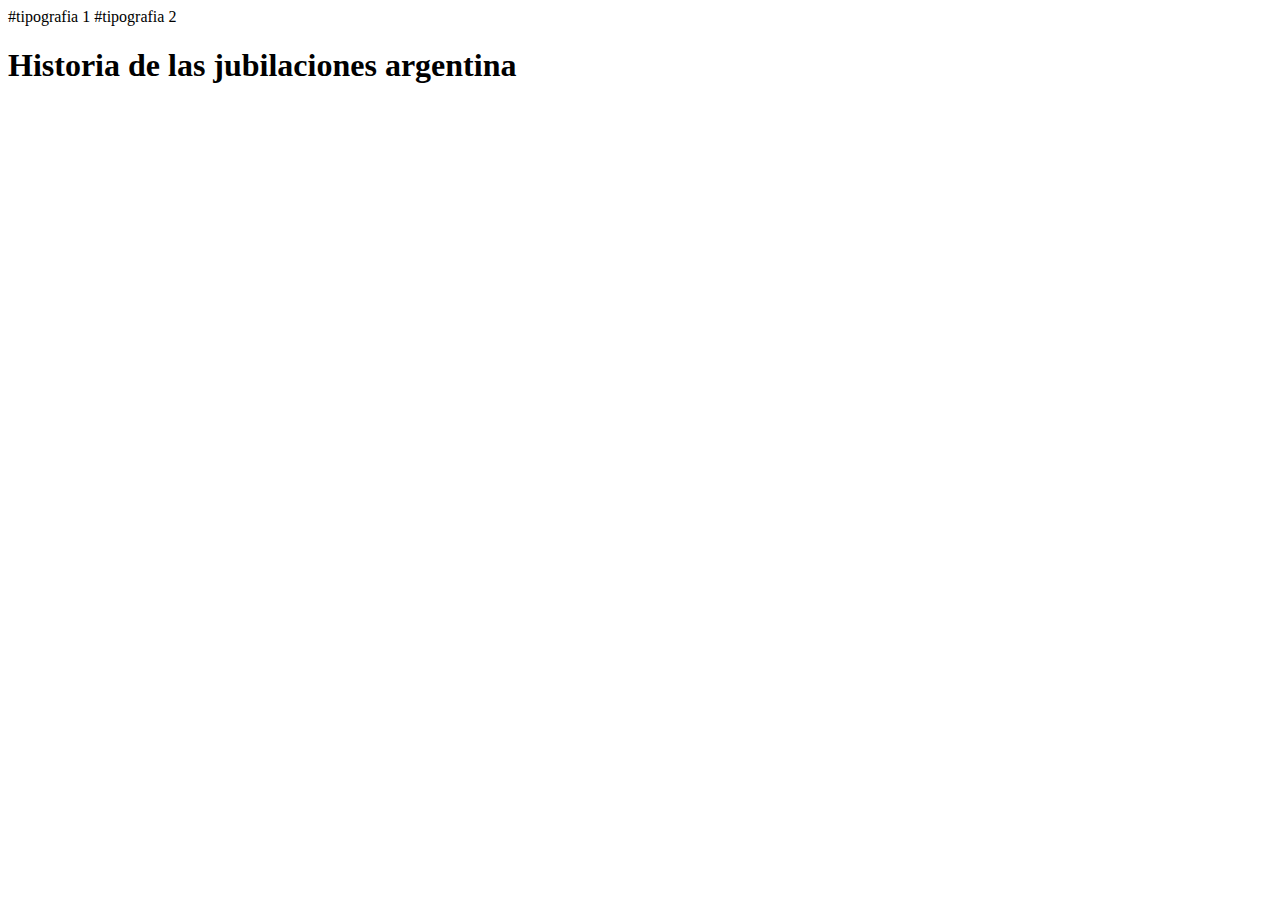
==== JubilacionesWeb/pags/historia.html @ 405265f4 "Está hecho el index y parte de las media queries" ====
<!DOCTYPE html>
<html lang="en">
<head>
    <meta charset="UTF-8">
    <meta name="viewport" content="width=device-width, initial-scale=1.0">
    <title>Historia de las jubilaciones argentina</title>
    <link rel="preconnect" href="https://fonts.googleapis.com">
    #tipografia 1
<link rel="preconnect" href="https://fonts.gstatic.com" crossorigin>
<link href="https://fonts.googleapis.com/css2?family=Newsreader:ital,opsz,wght@0,6..72,200..800;1,6..72,200..800&display=swap" rel="stylesheet">
<link rel="preconnect" href="https://fonts.googleapis.com">
    #tipografia 2
    <link rel="preconnect" href="https://fonts.googleapis.com">
    <link rel="preconnect" href="https://fonts.gstatic.com" crossorigin>
    <link href="https://fonts.googleapis.com/css2?family=PT+Serif+Caption:ital@0;1&display=swap" rel="stylesheet">
    <link rel="stylesheet" href="styles.css">
</head>
<body class = "Historia">
    <H1>Historia de las jubilaciones argentina</H1>






    <script src="./script.js"></script>
</body>
</html>
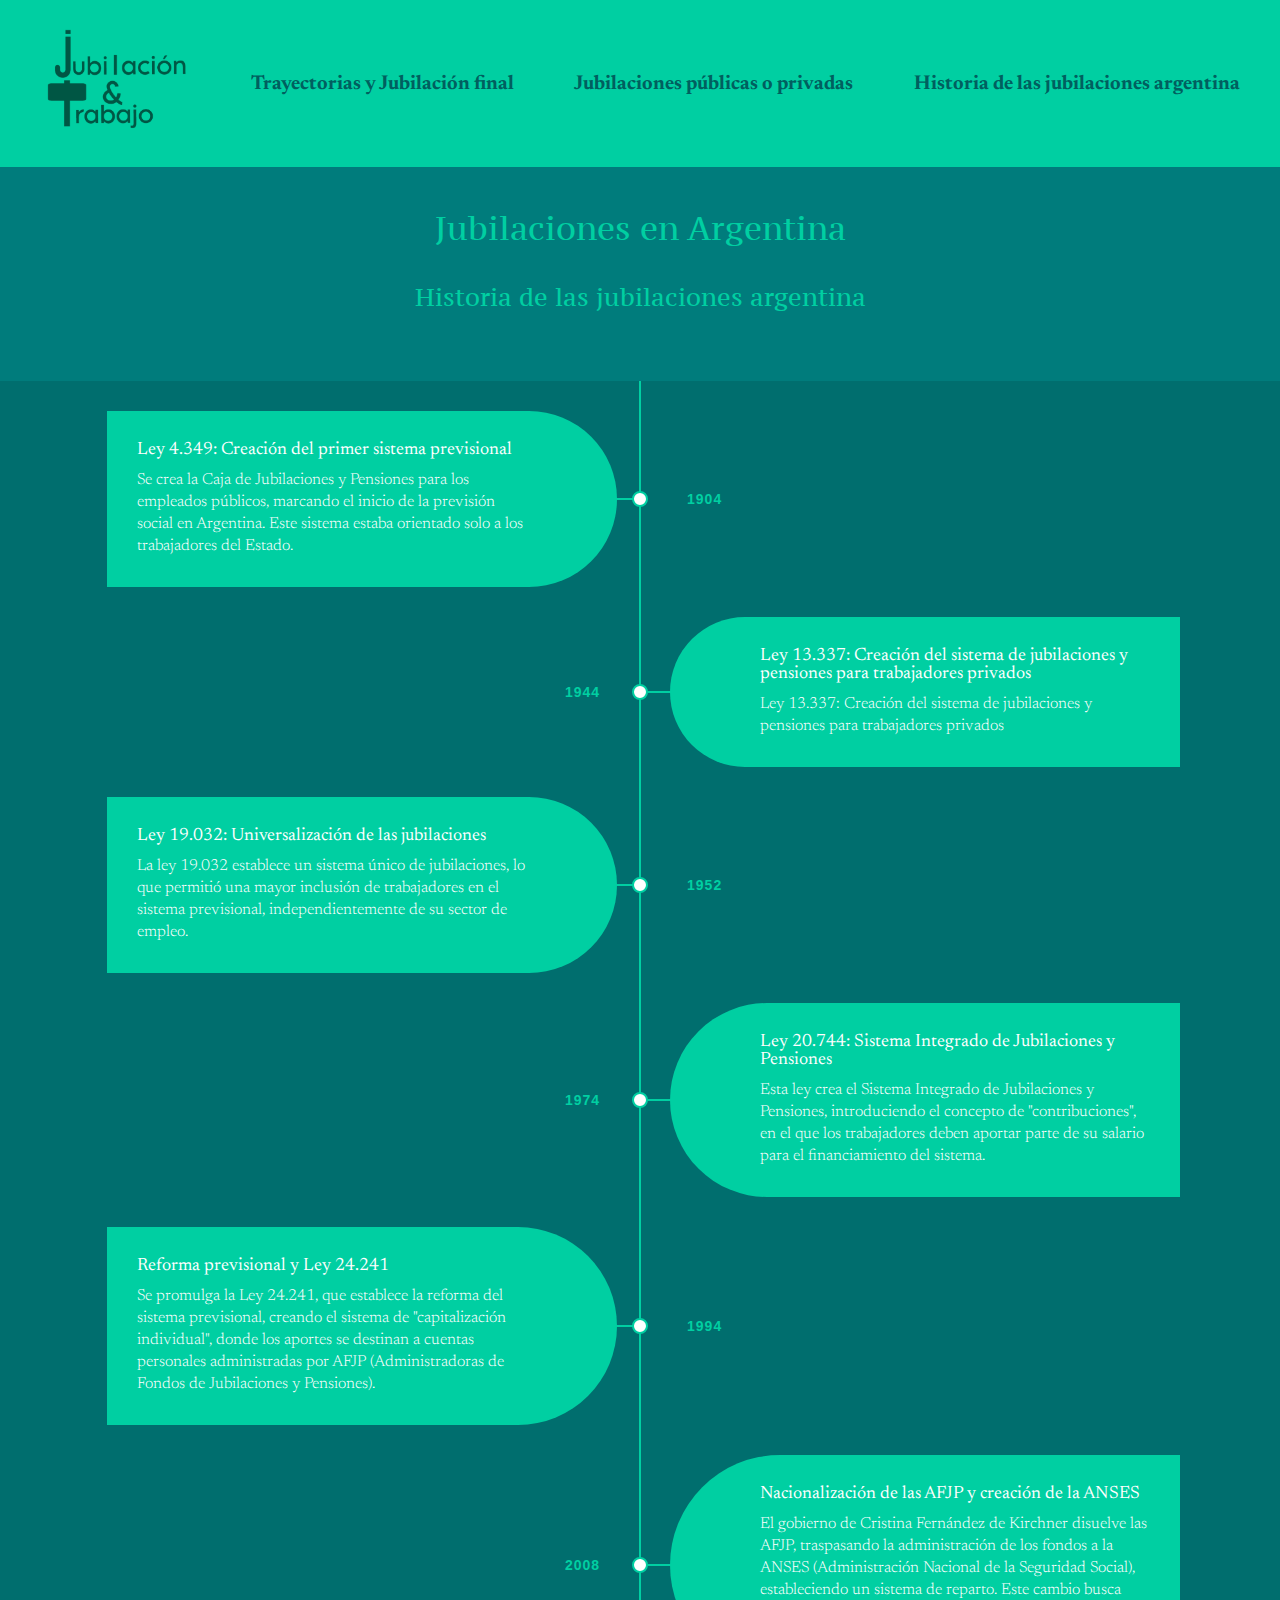
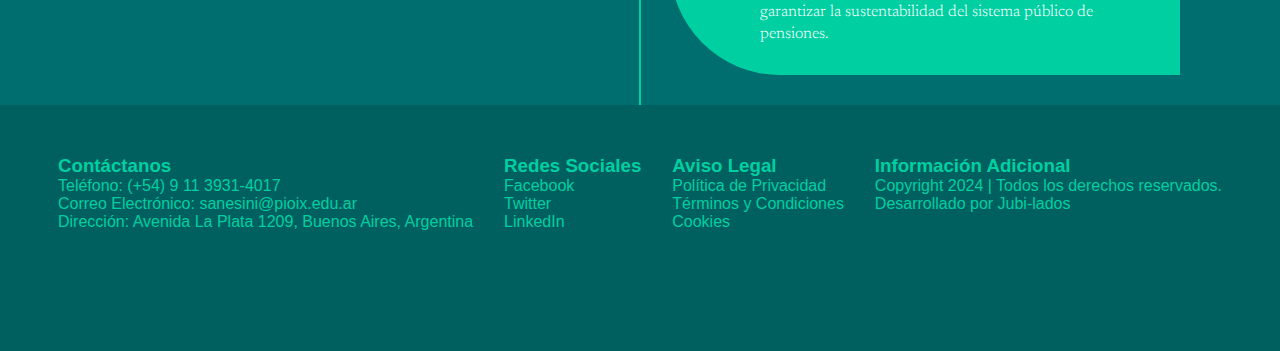
==== commit 37807177: "Agrego el trabajo terminado" ====
--- a/JubilacionesWeb/pags/historia.html
+++ b/JubilacionesWeb/pags/historia.html
@@ -1,28 +1,148 @@
-<!DOCTYPE html>
-<html lang="en">
-<head>
-    <meta charset="UTF-8">
-    <meta name="viewport" content="width=device-width, initial-scale=1.0">
-    <title>Historia de las jubilaciones argentina</title>
-    <link rel="preconnect" href="https://fonts.googleapis.com">
-    #tipografia 1
-<link rel="preconnect" href="https://fonts.gstatic.com" crossorigin>
-<link href="https://fonts.googleapis.com/css2?family=Newsreader:ital,opsz,wght@0,6..72,200..800;1,6..72,200..800&display=swap" rel="stylesheet">
-<link rel="preconnect" href="https://fonts.googleapis.com">
-    #tipografia 2
-    <link rel="preconnect" href="https://fonts.googleapis.com">
-    <link rel="preconnect" href="https://fonts.gstatic.com" crossorigin>
-    <link href="https://fonts.googleapis.com/css2?family=PT+Serif+Caption:ital@0;1&display=swap" rel="stylesheet">
-    <link rel="stylesheet" href="styles.css">
-</head>
-<body class = "Historia">
-    <H1>Historia de las jubilaciones argentina</H1>
-
-
-
-
-
-
-    <script src="./script.js"></script>
-</body>
+<!DOCTYPE html>
+<html lang="es">
+
+<head>
+    <meta charset="UTF-8">
+    <meta name="viewport" content="width=device-width, initial-scale=1.0">
+    <title>Historia de las jubilaciones argentina</title>
+    <link rel="preconnect" href="https://fonts.googleapis.com">
+    <!-- tipografia 1 -->
+    <link rel="preconnect" href="https://fonts.gstatic.com" crossorigin>
+    <link
+        href="https://fonts.googleapis.com/css2?family=Newsreader:ital,opsz,wght@0,6..72,200..800;1,6..72,200..800&display=swap"
+        rel="stylesheet">
+    <link rel="preconnect" href="https://fonts.googleapis.com">
+    <!-- tipografia 2 -->
+    <link rel="preconnect" href="https://fonts.googleapis.com">
+    <link rel="preconnect" href="https://fonts.gstatic.com" crossorigin>
+    <link href="https://fonts.googleapis.com/css2?family=PT+Serif+Caption:ital@0;1&display=swap" rel="stylesheet">
+    <link rel="stylesheet" href="../estilos/styles.css">
+    <link rel="shortcut icon" href="../imagenes/logotipo.png">
+</head>
+
+<body class="Historia">
+    <section class="botones">
+        <nav>
+            <div class = "izq">
+                <h2 class = "newsreader"><a href= "../index.html"><img src = "../imagenes/logotipo.png" width="150px" height = "auto" alt = "inicio" title = "logo"></a>
+                </h2>
+            </div>
+        <div class="cen1">
+            <H2 class="newsreader"><a href="../pags/trayectorias.html">
+                    Trayectorias y Jubilación final
+                </a>
+            </H2>
+        </div>
+        <div class="cen2">
+            <H2 class="newsreader"><a href="../pags/privatizacion.html">
+                    Jubilaciones públicas o privadas
+                </a>
+            </H2>
+        </div>
+        <div class="der">
+            <H2 class="newsreader"><a href="../pags/historia.html">
+                    Historia de las jubilaciones argentina
+                </a>
+            </H2>
+        </div>
+        </nav>
+    </section>
+    <header>
+        <H1 class="pt-serif-caption-regular">Jubilaciones en Argentina</H1>
+        <h2 class = "pt-serif-caption-regular">Historia de las jubilaciones argentina</h2>
+    </header>
+    <div class="timeline">
+        <div class="container left">
+            <div class="date">1904</div>
+            <div class="contenido">
+                <h2>Ley 4.349: Creación del primer sistema previsional</h2>
+                <p>
+                    Se crea la Caja de Jubilaciones y Pensiones para los empleados públicos, marcando el inicio de la
+                    previsión social en Argentina. Este sistema estaba orientado solo a los trabajadores del Estado.
+                </p>
+            </div>
+        </div>
+        <div class="container right">
+            <div class="date">1944</div>
+            <div class="contenido">
+                <h2>Ley 13.337: Creación del sistema de jubilaciones y pensiones para trabajadores privados</h2>
+                <p>
+                    Ley 13.337: Creación del sistema de jubilaciones y pensiones para trabajadores privados
+                </p>
+            </div>
+        </div>
+        <div class="container left">
+            <div class="date">1952</div>
+            <div class="contenido">
+                <h2>Ley 19.032: Universalización de las jubilaciones</h2>
+                <p>
+                    La ley 19.032 establece un sistema único de jubilaciones, lo que permitió una mayor inclusión de
+                    trabajadores en el sistema previsional, independientemente de su sector de empleo.
+                </p>
+            </div>
+        </div>
+        <div class="container right">
+            <div class="date">1974</div>
+            <div class="contenido">
+                <h2>Ley 20.744: Sistema Integrado de Jubilaciones y Pensiones</h2>
+                <p>
+                    Esta ley crea el Sistema Integrado de Jubilaciones y Pensiones, introduciendo el concepto de
+                    "contribuciones", en el que los trabajadores deben aportar parte de su salario para el
+                    financiamiento del sistema.
+
+                </p>
+            </div>
+        </div>
+        <div class="container left">
+            <div class="date">1994</div>
+            <div class="contenido">
+                <h2>Reforma previsional y Ley 24.241</h2>
+                <p>
+                    Se promulga la Ley 24.241, que establece la reforma del sistema previsional, creando el sistema de
+                    "capitalización individual", donde los aportes se destinan a cuentas personales administradas por
+                    AFJP (Administradoras de Fondos de Jubilaciones y Pensiones).
+
+                </p>
+            </div>
+        </div>
+        <div class="container right">
+            <div class="date">2008</div>
+            <div class="contenido">
+                <h2>Nacionalización de las AFJP y creación de la ANSES</h2>
+                <p>
+                    El gobierno de Cristina Fernández de Kirchner disuelve las AFJP, traspasando la administración de
+                    los fondos a la ANSES (Administración Nacional de la Seguridad Social), estableciendo un sistema de
+                    reparto. Este cambio busca garantizar la sustentabilidad del sistema público de pensiones.
+
+                </p>
+            </div>
+        </div>
+    </div>
+
+    <footer class="footer">
+        <div class="informacion-footer">
+            <h3>Contáctanos</h3>
+            <p>Teléfono: (+54) 9 11 3931-4017<br>Correo Electrónico: sanesini@pioix.edu.ar<br> Dirección: Avenida La
+                Plata 1209, Buenos Aires, Argentina</p>
+        </div>
+        <div class="informacion-footer">
+            <h3>Redes Sociales</h3>
+            <p>Facebook<br>Twitter <br> LinkedIn</p>
+        </div>
+        <div class="informacion-footer">
+            <h3>Aviso Legal</h3>
+            <p>Política de Privacidad<br>Términos y Condiciones<br>Cookies</p>
+        </div>
+        <div class="informacion-footer">
+            <h3>Información Adicional</h3>
+            <p>Copyright 2024 | Todos los derechos reservados. <br>Desarrollado por Jubi-lados</p>
+        </div>
+    </footer>
+
+
+
+
+    <script src="../javascript/script.js"></script>
+</body>
+
 </html>--- a/JubilacionesWeb/estilos/styles.css
+++ b/JubilacionesWeb/estilos/styles.css
@@ -0,0 +1,962 @@
+* {
+   margin: 0px;
+   padding: 0px;
+}
+
+.pt-serif-caption-regular {
+    font-family: "PT Serif Caption", serif;
+    font-weight: 400;
+    font-style: normal;
+  }
+  
+
+.pt-serif-caption-regular-italic {
+  font-family: "PT Serif Caption", serif;
+  font-weight: 400;
+  font-style: italic;
+}
+
+header h1{
+  text-align: center;
+  margin:auto;
+  padding:auto;
+  padding-bottom:1em;
+}
+
+header h2{
+  text-align: center;
+  padding-bottom: 2em;
+}
+
+.newsreader {
+  font-family: "Newsreader", serif;
+  font-optical-sizing: auto;
+  font-weight: 300;
+  font-style: normal;
+}
+
+.video {
+  width: 100%;
+  height: 80%;
+  display: flex;
+  justify-content: center;
+
+}
+
+.izq{
+  justify-content: center;
+  margin: auto;
+}
+
+.izq a{
+  font-size: 20px;
+  color: rgb(0, 95, 95);
+  font-weight: bold;
+}
+
+.izq:hover a{
+  color: rgb(3, 139, 128);
+}
+
+.cen1:hover a{
+  color: rgb(3, 139, 128);
+}
+
+.cen1 a{
+  font-size: 20px;
+  color: rgb(0, 95, 95);
+  font-weight: bold;
+}
+
+.cen1{
+  justify-content: center;
+  margin: auto;
+}
+
+.cen2:hover a{
+  color: rgb(3, 139, 128);
+}
+
+.cen2 a{
+  font-size: 20px;
+  color: rgb(0, 95, 95);
+  font-weight: bold;
+}
+
+.cen2{
+  justify-content: center;
+  margin: auto;
+}
+
+.der a{
+  font-size: 20px;
+  color: rgb(0, 95, 95);
+  font-weight: bold;
+}
+
+.der:hover a{
+  color: rgb(3, 139, 128);
+}
+
+.der{
+  justify-content: center;
+  margin: auto;
+}
+
+a{
+  text-decoration: none;
+  transition: transform 0.3s ease;
+}
+
+footer{
+  background-color: rgb(0, 95, 95);
+  padding: 50px;
+  padding-bottom: 90px;
+}
+
+.footer p, .footer h3 {
+  margin: auto;
+}
+
+.footer p {
+  margin-bottom: 30px;
+}
+
+footer a {
+  color: rgb(20, 202, 163);
+}
+
+footer a:hover {
+  color: rgb(17, 163, 132);
+}
+
+.Historia .content{
+  padding-left: 20px;
+  padding-right: 20px;
+  display: flex;
+  justify-content: center;
+  align-items: center;
+  padding-bottom: 60px;
+  padding-top: 30px;
+}
+
+.Historia .content img {
+  width: 100%;
+  max-width: 1000px;
+}
+
+.textoindex {
+  background-color: rgb(20, 202, 163);
+  padding-bottom: 60px;
+  padding-top: 30px;
+}
+
+.textoindex p {
+  margin:2em;
+  font-size: 1.3em;
+  font-family:'PT Serif caption';
+  color: rgb(0, 110, 110);
+}
+
+input {
+  background-color: rgb(0, 189, 189);
+  color: rgb(0, 110, 110);
+  border-radius: 50px;
+  width: 70%;
+  height: 50PX;
+  border-width: 0px;
+  box-shadow: 5px 5px 13px -2px rgba(0,0,0,0.75);
+  padding-left: 30px;
+  padding-right: 60px;
+  font-size: 20px;
+  font-family: 'PT Serif caption';
+}
+
+#buscar {
+  margin-top: 100px;
+  text-align: center;
+  padding-left: 30px;
+  padding-right: 30px;
+}
+
+#no-result {
+  margin-top: 100px;
+  width: calc(100% - 60px);
+  text-align: center;
+  padding-left: 30px;
+  padding-right: 30px;
+}
+
+.Trayectorias {
+  color: rgb(0, 207, 162);
+  background-color: rgb(0, 110, 110);
+  font-family: 'PT Serif caption';
+}
+
+.navbar {
+  display: flex;
+  align-items: center;
+  padding-top: 50px;
+  padding-left: 20px;
+  padding-right: 20px;
+  padding-bottom: 0px;
+  background-color: rgb(0, 110, 110);
+}
+
+.navbar img {
+  width: 35px;
+  height: 35px;
+  margin-left: -50px;
+}
+
+.Trayectorias main {
+  padding: 20px;
+  background-color: rgb(0, 110, 110);
+}
+
+.Trayectorias h2 {
+  margin-top: 20px;
+  margin-bottom: 20px;
+}
+
+
+.Trayectorias h3 {
+  margin-top: 25px;
+  margin-bottom: 10px;
+}
+
+.Trayectorias p {
+  margin-bottom: 10px;
+}
+
+#lista-trabajadores {
+  background-color: rgb(0, 207, 162);
+  color: rgb(0, 99, 94);
+  padding: 20px;
+  border-radius: 30px;
+  height: 400px;
+  margin-top: 30px;
+}
+
+#informacion-trabajos {
+  background-color: rgb(0, 99, 94);
+  color: rgb(0, 207, 162);
+  padding: 20px;
+  border-radius: 30px;
+  margin-top: 30px;
+}
+
+.dark {
+  background-color: rgb(0, 99, 94);
+  height: 3px;
+  margin: 20px;
+  margin-left: -20px;
+  margin-right: -20px;
+  border: 0;
+}
+
+button {
+  border-width: 0px;
+  background-color: rgba(255, 255, 255, 0);
+}
+
+.trabajador:hover {
+  color: rgb(0, 153, 145);
+}
+
+.Index {
+  background-color: rgb(0, 110, 110);
+  color: rgb(0, 207, 162);
+}
+
+header {
+  background-color: rgb(0, 124, 124);
+  padding: 40px;
+  padding-bottom: 20px;
+}
+
+.video {
+  padding-bottom: 50px;
+  padding-top: 50px;
+}
+
+.privatizaciones {
+  background-color: rgb(0, 110, 110);
+  color: rgb(0, 207, 162);
+  font-family: 'PT Serif caption';
+}
+
+.privatizaciones main {
+  padding-bottom: 100px;
+}
+
+.headers {
+  padding: 20px;
+}
+
+.header-privadas {
+  background-color: rgb(0, 207, 162);
+  border-radius: 25px;
+  color: rgb(0, 110, 110);
+  height: 70px;
+  font-size: 1.6em;
+  display: flex;
+  justify-content: center;
+  align-items: center;
+}
+
+.header-publicas {
+  background-color: rgb(0, 187, 140);
+  border-radius: 25px;
+  color: rgb(0, 110, 110);
+  height: 70px;
+  font-size: 1.6em;
+  display: flex;
+  justify-content: center;
+  align-items: center;
+}
+
+.comparison {
+  padding: 20px;
+  margin-top: -20px;
+}
+
+span {
+  font-weight: 700;
+  font-size: 1.1em;
+}
+
+.box-privadas {
+  background-color: rgb(0, 207, 162);
+  border-radius: 25px;
+  color: rgb(0, 110, 110);
+  font-size: 1em;
+  padding: 30px;
+  height: 100%;
+}
+
+.box-publicas {
+  background-color: rgb(0, 187, 140);
+  border-radius: 25px;
+  color: rgb(0, 110, 110);
+  font-size: 1em;
+  padding: 30px;
+  height: 100%;
+}
+
+.header-publicas2 {
+  background-color: rgb(0, 187, 140);
+  border-radius: 25px;
+  color: rgb(0, 110, 110);
+  height: 70px;
+  font-size: 1.6em;
+  display: flex;
+  justify-content: center;
+  align-items: center;
+  margin-top: 40px;
+  margin-bottom: 20px;
+}
+
+nav{
+  display: flex;
+  justify-content: start;
+  gap: 20px;
+  background-color:  rgb(0, 207, 162);
+  width: auto;
+  padding: 20px;
+}
+
+nav h2{
+  text-align: center;
+}
+
+*::before,
+*::after {
+  box-sizing: border-box;
+}
+
+body {
+  margin: 0;
+  font-family: 'PT Serif caption';
+  background-color: rgb(0, 110, 110);
+  color: rgb(0, 207, 162);
+}
+
+.timeline {
+  position: relative;
+  width: 100%;
+  max-width: 1140px;
+  margin: 0 auto;
+  padding: 10%;
+}
+
+.timeline::after {
+  content: '';
+  position: absolute;
+  width: 2px;
+  background: rgb(0, 207, 162);
+  top: 0;
+  bottom: 0;
+  left: 50%;
+  margin-left: -1px;
+}
+
+.container {
+  position: relative;
+  background: inherit;
+
+}
+
+.container.left {
+  right: calc(0% - 20px);
+}
+
+.container.right {
+  left: calc(50% + 20px);
+}
+
+.privatizaciones header h1{
+  font-weight:0;
+}
+
+.container::after {
+  content: '';
+  position: absolute;
+  width: 16px;
+  height: 16px;
+  top: calc(50% - 8px);
+  right: -1.2px;
+  background: rgb(4, 148, 124);
+  border: 2px solid rgb(0, 207, 162);
+  border-radius: 16px;
+  z-index: 1;
+}
+
+.container.right::after {
+  left: -8px;
+}
+
+.container::before {
+  content: '';
+  position: absolute;
+  width: 50px;
+  height: 2px;
+  top: calc(50% - 1px);
+  right: 8px;
+  background: rgb(0, 207, 162);
+  z-index: 1;
+}
+
+.container.right::before {
+  left: 8px;
+}
+
+.container .date {
+  position: absolute;
+  display: inline-block;
+  top: calc(50% - 8px);
+  text-align: center;
+  font-size: 14px;
+  font-weight: bold;
+  color: rgb(0, 207, 162);
+  text-transform: uppercase;
+  letter-spacing: 1px;
+  z-index: 1;
+}
+
+.container.left .date {
+  right: -75px;
+}
+
+.container.right .date {
+  left: -75px;
+}
+
+
+.container .content {
+  padding: 60px;
+  padding-bottom: 0px;
+  background: rgb(0, 187, 140);
+  position: relative;
+  border-radius: 100px;
+  z-index: 2;
+  width: 30vw;
+  font-size: 0.7rem;
+}
+
+.container.right .content {
+  padding-bottom: 0px;
+  padding: 60px;
+  border-radius: 100px;
+  position: relative;
+  z-index: 2;
+}
+
+.container .content h2 {
+  margin: 0 0 10px 0;
+  font-size: 18px;
+  font-weight: normal;
+  color: rgb(0, 110, 110);
+}
+
+.container .content p {
+  margin: 0;
+  font-size: 16px;
+  line-height: 22px;
+  color: rgb(0, 110, 110);
+}
+
+*,
+*::before,
+*::after {
+  box-sizing: border-box;
+}
+
+body {
+  margin: 0;
+  font-family: Arial, Helvetica, sans-serif;
+  background: #ffffff;
+}
+
+.timeline {
+  position: relative;
+  width: 100%;
+  max-width: 1140px;
+  margin: 0 auto;
+  padding: 15px 0;
+}
+
+.timeline::after {
+  content: '';
+  position: absolute;
+  width: 2px;
+  background: rgb(0, 207, 162);
+  top: 0;
+  bottom: 0;
+  left: 50%;
+  margin-left: -1px;
+}
+
+
+.container {
+  padding: 15px 30px;
+  position: relative;
+  background: inherit;
+  width: 50%;
+}
+
+.container.left {
+  right:-0.45em;
+}
+
+.container.right {
+  left: 50%;
+}
+
+.container::after {
+  content: '';
+  position: absolute;
+  width: 16px;
+  height: 16px;
+  top: calc(50% - 8px);
+  right: -1.2px;
+  background: #ffffff;
+  border: 2px solid rgb(0, 207, 162);
+  border-radius: 16px;
+  z-index: 1;
+}
+
+.container.right::after {
+  left: -8px;
+}
+
+.container::before {
+  content: '';
+  position: absolute;
+  width: 50px;
+  height: 2px;
+  top: calc(50% - 1px);
+  right: 8px;
+  background: rgb(0, 207, 162);
+  z-index: 1;
+}
+
+.container.right::before {
+  left: 8px;
+}
+
+.container .date {
+  position: absolute;
+  display: inline-block;
+  top: calc(50% - 8px);
+  text-align: center;
+  font-size: 14px;
+  font-weight: bold;
+  color: rgb(0, 207, 162);
+  text-transform: uppercase;
+  letter-spacing: 1px;
+  z-index: 1;
+}
+
+.container.left .date {
+  right: -75px;
+}
+
+.container.right .date {
+  left: -75px;
+}
+
+
+.container .contenido {
+  padding: 30px 90px 30px 30px;
+  background: rgb(0, 207, 162);
+  position: relative;
+  border-radius: 0 500px 500px 0;
+}
+
+.container.right .contenido {
+  padding: 30px 30px 30px 90px;
+  border-radius: 500px 0 0 500px;
+}
+
+.container .contenido h2 {
+  margin: 0 0 10px 0;
+  font-size: 18px;
+  font-weight: normal;
+  color: #ffffff;
+}
+
+.container .contenido p {
+  margin: 0;
+  font-size: 16px;
+  line-height: 22px;
+  color: #ffffff;
+}
+
+.Historia {
+  background-color: rgb(0, 110, 110);
+  color: rgb(0, 207, 162);
+}
+
+.contenido h2 {
+  font-family: "Newsreader", serif;
+  font-optical-sizing: auto;
+  font-weight: 300;
+  font-style: normal;
+}
+
+.contenido p {
+  font-family: "Newsreader", serif;
+  font-optical-sizing: auto;
+  font-weight: 300;
+  font-style: normal;
+}
+
+.Historia header {
+  background-color: rgb(0, 124, 124);
+  padding: 40px;
+  padding-bottom: 20px;
+}
+
+.navbar{
+  justify-content: center;
+}
+
+.privatizaciones header {
+  font-family: "PT Serif Caption", serif;
+  font-weight: 400;
+  font-style: normal;
+}
+@media (max-width:1024px) and (min-width: 769px) {
+
+  .footer p{
+    font-size: 0.9em;
+  }
+  iframe {
+    width: 70%;
+  }
+}
+@media (max-width:1024px) and (min-width: 769px) {
+  .footer p {
+    font-size: 0.9em;
+  }
+
+  iframe {
+    width: 70%;
+  }
+
+  nav h2 {
+    font-size: 1.3em;
+  }
+
+  .textoindex p {
+    margin: 2em;
+    font-size: 1em;
+  }
+
+  .izq {
+    margin-right: 3em;
+    margin-left: 3em;
+  }
+
+  .cen1 {
+    margin-right: 3em;
+  }
+
+  .cen2 {
+    margin-right: 3em;
+  }
+
+  .der {
+    margin-right: 3em;
+  }
+}
+
+@media (min-width: 769px) {
+  .Trayectorias main {
+    grid-gap: 30px;
+    display: grid;
+    grid-template-columns: 1fr 1fr;
+  }
+
+  iframe {
+    width: 70%;
+    height: 30vw;
+  }
+
+  .footer {
+    display: flex;
+    justify-content: space-around;
+    align-items: bottom;
+    gap: 15px;
+  }
+}
+
+@media (max-width:768px) and (min-width:321px) {
+
+  nav h2 {
+    font-size: 1em;
+  }
+
+  iframe {
+    width: 70%;
+    height: 30vw;
+  }
+
+  .izq {
+    margin-left: 3em;
+    margin-right: 3em;
+  }
+
+  .cen1 {
+    margin-right: 3em;
+  }
+
+  .cen2 {
+    margin-right: 3em;
+  }
+
+  .der {
+    margin-right: 3em;
+  }
+
+  .textoindex p {
+    font-size: 1em;
+  }
+
+  .container .contenido p {
+    font-size: 0.9em;
+  }
+
+  .container.left{
+    right:-0.4em;
+  }
+}
+
+
+@media (max-width: 320px) {
+
+  .textoindex{
+    margin-bottom:1em;
+    margin-top:1em;
+  }
+
+  nav {
+    display: block;
+    width: 100%;
+  }
+
+  nav h2 {
+    font-size: 0.9em;
+  }
+
+  header h2 {
+    font-size: 1em;
+    text-align: center;
+  }
+
+  iframe {
+    width: 60%;
+  }
+
+  .izq {
+    margin-bottom: 1em;
+    margin-top: 1em;
+  }
+
+  .cen1 {
+    margin-bottom: 1em;
+  }
+
+  .cen2 {
+    margin-bottom: 1em;
+  }
+
+  .der {
+    margin-bottom: 1em;
+  }
+
+  .textoindex p {
+    font-size: 0.8em;
+  }
+
+  .textoindex {
+    display: block;
+  }
+
+  .timeline::after {
+    left: 10px;
+    margin-left: 0;
+  }
+
+  .container {
+    width: 100%;
+    padding: 15px 15px;
+  }
+
+  .container.left {
+    right: 0;
+  }
+
+  .container.right {
+    left: 0;
+  }
+
+  .container .date {
+    position: static;
+    margin-bottom: 10px;
+  }
+
+  .container .contenido {
+    border-radius: 10px;
+    padding: 20px;
+    text-align: center;
+  }
+
+  .container.right .contenido {
+    border-radius: 10px;
+    padding: 20px;
+  }
+
+  .container .contenido h2 {
+    font-size: 16px;
+  }
+
+  .container .contenido p {
+    font-size: 14px;
+    line-height: 20px;
+  }
+
+  .container.left::after {
+    left: 0.93%
+  }
+
+  .container.right::after {
+    left: 0.93%
+  }
+
+  .container.right::before {
+    width: 80px;
+  }
+
+  .container.left::before {
+    width: 50px;
+    left: 10px;
+  }
+
+  .container {
+    padding-left: 40px;
+  }
+
+  .footer {
+    width: 100%;
+  }
+
+}
+@media (max-width:768px) and (min-width:426px){
+
+  .header-publicas {
+    display: none;
+  }
+  
+  .botones{
+    display: block;
+  }
+
+  .footer p{
+    font-size: 0.7em;
+  }
+
+  iframe {
+    width: 100%;
+  }
+}
+
+@media (max-width: 425px) and (min-width: 376px){
+  .header-publicas {
+    display: none;
+  }
+header h1{
+  font-size: 1.5em;
+}
+
+iframe {
+  width: 100%;
+}
+  
+}
+
+@media (min-width: 769px){
+  .header-publicas2 {
+    display: none;
+  }
+  .Trayectorias main {
+    grid-gap: 30px;
+    display: grid;
+    grid-template-columns: 1fr 1fr;
+  }
+  iframe {
+    width: 70%;
+    height: 30vw;
+  }
+  .footer{
+    display:flex;
+    justify-content: space-around;
+    align-items: bottom;
+    gap: 15px;
+  }
+  .comparison {
+    display: grid;
+    grid-template-columns: 1fr 1fr;
+    height: 100%;
+    grid-gap: 20px;
+  }
+  .headers {
+    display: grid;
+    grid-template-columns: 1fr 1fr;
+    grid-gap: 20px;
+  }
+  .textoindex{
+    display:flex;
+  }
+}